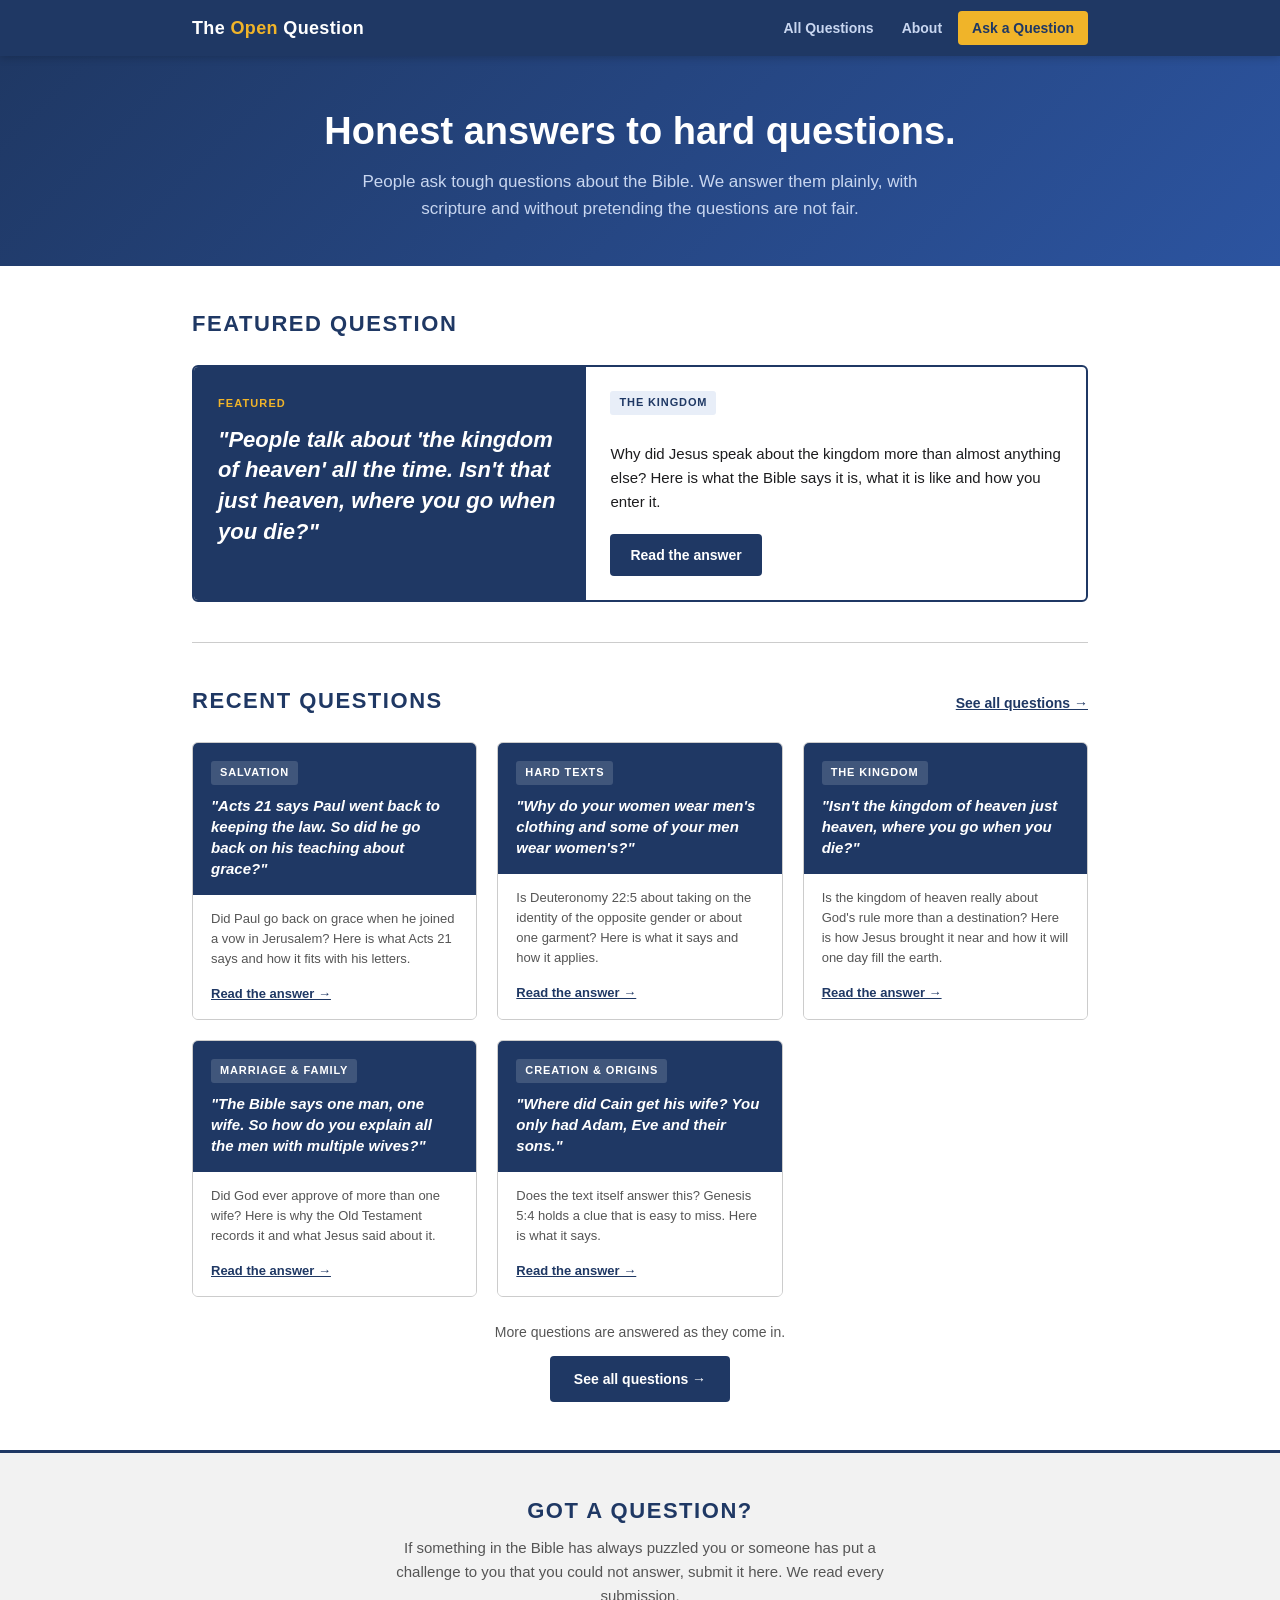
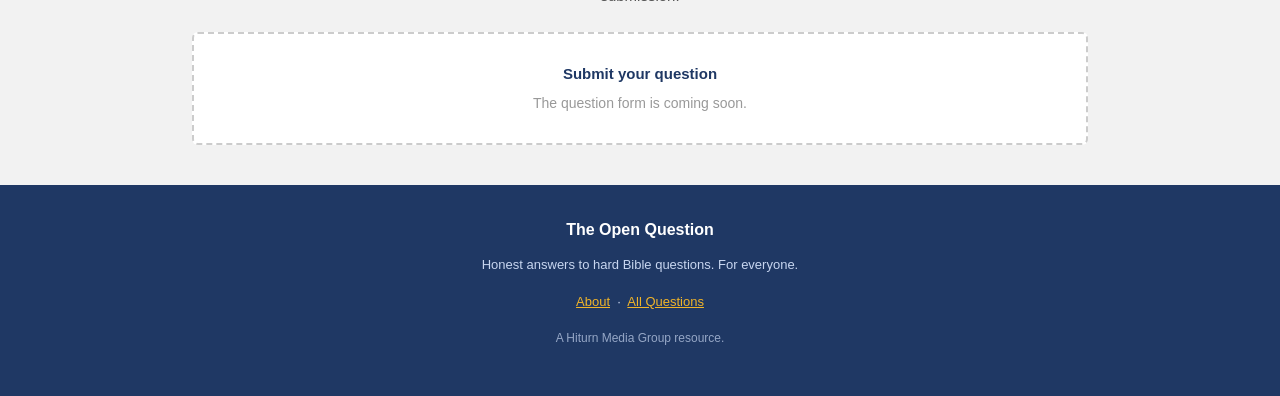
==== index.html @ 062c520b "Acts 21 card: match page title wording ("joined a vow") Lint: html-validate 0 errors (index pages ca" ====
<!DOCTYPE html>
<html lang="en">
<head>
<meta charset="UTF-8">
<meta name="viewport" content="width=device-width, initial-scale=1.0">
<title>The Open Question | Honest Answers to Hard Bible Questions</title>
<meta name="description" content="Straight answers to the questions people actually ask about the Bible. For Christians, sceptics and everyone in between.">
<link rel="stylesheet" href="css/style.css">
</head>
<body>

<!-- Header -->
<header class="site-header">
  <div class="container">
    <a class="site-logo" href="index.html">The <span>Open</span> Question</a>
    <nav class="site-nav" aria-label="Main navigation">
      <a href="answers/index.html">All Questions</a>
      <a href="about.html">About</a>
      <a href="answers/index.html#submit" class="nav-cta">Ask a Question</a>
    </nav>
  </div>
</header>

<!-- Hero -->
<section class="page-hero">
  <div class="container">
    <h1>Honest answers to hard questions.</h1>
    <p>People ask tough questions about the Bible. We answer them plainly, with scripture and without pretending the questions are not fair.</p>
  </div>
</section>

<!-- Featured article -->
<main>
<div class="container">

  <h2 style="margin-top:40px;">Featured Question</h2>

  <a href="answers/kingdom-of-heaven.html" class="featured-card" style="text-decoration:none;color:inherit;">
    <div class="featured-card-left">
      <div class="featured-label">Featured</div>
      <p class="featured-question">"People talk about 'the kingdom of heaven' all the time. Isn't that just heaven, where you go when you die?"</p>
    </div>
    <div class="featured-card-right">
      <span class="tag" style="margin-bottom:12px;">The Kingdom</span>
      <p class="featured-excerpt">Why did Jesus speak about the kingdom more than almost anything else? Here is what the Bible says it is, what it is like and how you enter it.</p>
      <span class="btn">Read the answer</span>
    </div>
  </a>

  <hr class="section-divider">

  <!-- Recent articles -->
  <div class="section-head">
    <h2>Recent Questions</h2>
    <a href="answers/index.html" class="see-all">See all questions &rarr;</a>
  </div>

  <div class="cards-grid">

    <a href="answers/paul-back-to-law.html" class="card">
      <div class="card-top">
        <span class="tag">Salvation</span>
        <p class="card-question">"Acts 21 says Paul went back to keeping the law. So did he go back on his teaching about grace?"</p>
      </div>
      <div class="card-body">
        <p class="card-excerpt">Did Paul go back on grace when he joined a vow in Jerusalem? Here is what Acts 21 says and how it fits with his letters.</p>
        <span class="card-read">Read the answer &rarr;</span>
      </div>
    </a>

    <a href="answers/clothing-deuteronomy-22-5.html" class="card">
      <div class="card-top">
        <span class="tag">Hard Texts</span>
        <p class="card-question">"Why do your women wear men's clothing and some of your men wear women's?"</p>
      </div>
      <div class="card-body">
        <p class="card-excerpt">Is Deuteronomy 22:5 about taking on the identity of the opposite gender or about one garment? Here is what it says and how it applies.</p>
        <span class="card-read">Read the answer &rarr;</span>
      </div>
    </a>

    <a href="answers/kingdom-of-heaven.html" class="card">
      <div class="card-top">
        <span class="tag">The Kingdom</span>
        <p class="card-question">"Isn't the kingdom of heaven just heaven, where you go when you die?"</p>
      </div>
      <div class="card-body">
        <p class="card-excerpt">Is the kingdom of heaven really about God's rule more than a destination? Here is how Jesus brought it near and how it will one day fill the earth.</p>
        <span class="card-read">Read the answer &rarr;</span>
      </div>
    </a>

    <a href="answers/marriage-one-wife.html" class="card">
      <div class="card-top">
        <span class="tag">Marriage &amp; Family</span>
        <p class="card-question">"The Bible says one man, one wife. So how do you explain all the men with multiple wives?"</p>
      </div>
      <div class="card-body">
        <p class="card-excerpt">Did God ever approve of more than one wife? Here is why the Old Testament records it and what Jesus said about it.</p>
        <span class="card-read">Read the answer &rarr;</span>
      </div>
    </a>

    <a href="answers/cains-wife.html" class="card">
      <div class="card-top">
        <span class="tag">Creation &amp; Origins</span>
        <p class="card-question">"Where did Cain get his wife? You only had Adam, Eve and their sons."</p>
      </div>
      <div class="card-body">
        <p class="card-excerpt">Does the text itself answer this? Genesis 5:4 holds a clue that is easy to miss. Here is what it says.</p>
        <span class="card-read">Read the answer &rarr;</span>
      </div>
    </a>

  </div>

  <div class="more-questions">
    <p>More questions are answered as they come in.</p>
    <a href="answers/index.html" class="btn">See all questions &rarr;</a>
  </div>

</div>
</main>

<!-- Submit section -->
<section class="submit-section" id="submit">
  <div class="container">
    <h2>Got a question?</h2>
    <p>If something in the Bible has always puzzled you or someone has put a challenge to you that you could not answer, submit it here. We read every submission.</p>
    <!-- TALLY FORM: replace the placeholder below with your Tally embed code -->
    <div class="tally-placeholder">
      <strong>Submit your question</strong>
      The question form is coming soon.
    </div>
  </div>
</section>

<!-- Footer -->
<footer class="site-footer">
  <div class="container">
    <div class="footer-brand">The Open Question</div>
    <p>Honest answers to hard Bible questions. For everyone.</p>
    <p><a href="about.html">About</a> &nbsp;&middot;&nbsp; <a href="answers/index.html">All Questions</a></p>
    <p class="footer-sub">A Hiturn Media Group resource.</p>
  </div>
</footer>

</body>
</html>
---- css/style.css ----
/* ==============================================
   THE OPEN QUESTION — Shared Design System
   Hiturn Media Group
   ============================================== */

*, *::before, *::after { box-sizing: border-box; }

body {
  margin: 0;
  padding: 0;
  font-family: Arial, Helvetica, sans-serif;
  font-size: 15px;
  line-height: 1.6;
  font-weight: 400;
  color: #1c1c1e;
  background: #ffffff;
}

/* ---- Shared container ---- */
.container {
  width: 100%;
  padding: 0 16px;
}
@media (min-width: 640px) { .container { padding: 0 32px; } }
@media (min-width: 960px) { .container { max-width: 960px; margin: 0 auto; } }

/* ---- Typography ---- */
h1 { font-size: 28px; font-weight: 700; color: #1F3864; margin: 0 0 8px; line-height: 1.25; }
h2 { font-size: 22px; font-weight: 700; color: #1F3864; text-transform: uppercase; letter-spacing: 0.07em; margin-top: 40px; margin-bottom: 8px; }
h3 { font-size: 18px; font-weight: 700; color: #1F3864; margin-top: 28px; margin-bottom: 6px; padding-bottom: 4px; border-bottom: 1px solid #cccccc; }
h4 { font-size: 16px; font-weight: 700; color: #1c1c1e; margin-top: 20px; margin-bottom: 4px; }
p  { margin-bottom: 16px; }

a { color: #1F3864; text-decoration: underline; }
a:hover, a:focus { color: #2c54a0; }
*:focus { outline: 2px solid #2c54a0; outline-offset: 2px; }

/* ---- Site header ---- */
/* Mobile first: on phones the logo sits above the menu and the bar scrolls away; from 640px it is one sticky row */
.site-header {
  background: #1F3864;
  padding: 0;
  position: relative;
  z-index: 100;
  box-shadow: 0 2px 8px rgba(0,0,0,0.18);
}
.site-header .container {
  display: flex;
  flex-wrap: wrap;
  align-items: center;
  justify-content: space-between;
  gap: 6px 12px;
  padding-top: 10px;
  padding-bottom: 10px;
}
@media (min-width: 640px) {
  .site-header { position: sticky; top: 0; }
  .site-header .container { flex-wrap: nowrap; height: 56px; padding-top: 0; padding-bottom: 0; }
}
.site-logo {
  font-size: 18px;
  font-weight: 700;
  color: #ffffff;
  text-decoration: none;
  letter-spacing: 0.02em;
  flex-shrink: 0;
}
.site-logo span {
  color: #f0b429;
}
.site-logo:hover, .site-logo:focus { color: #ffffff; text-decoration: none; }

.site-nav { display: flex; flex-wrap: wrap; gap: 4px; align-items: center; }
.site-nav a {
  color: #c8d6f0;
  text-decoration: none;
  font-size: 14px;
  font-weight: 700;
  padding: 6px 12px;
  border-radius: 4px;
  transition: background 0.15s, color 0.15s;
}
.site-nav a:hover, .site-nav a:focus { background: rgba(255,255,255,0.12); color: #ffffff; }
.site-nav a.active { color: #ffffff; background: rgba(255,255,255,0.15); }
.site-nav .nav-cta {
  background: #f0b429;
  color: #1F3864;
  border-radius: 4px;
  padding: 6px 14px;
}
.site-nav .nav-cta:hover, .site-nav .nav-cta:focus { background: #e0a41a; color: #1F3864; }

/* ---- Article question callout ---- */
.question-box {
  border-left: 4px solid #d97706;
  background: #fffbf0;
  padding: 18px 20px;
  margin: 28px 0 24px;
  border-radius: 0 4px 4px 0;
}
.question-box .q-label {
  font-size: 11px;
  font-weight: 700;
  text-transform: uppercase;
  letter-spacing: 0.1em;
  color: #d97706;
  margin-bottom: 8px;
}
.question-box p {
  margin: 0;
  font-size: 16px;
  font-weight: 700;
  color: #1c1c1e;
  font-style: italic;
  line-height: 1.5;
}

/* ---- Scripture blockquote ---- */
blockquote {
  border-left: 4px solid #1F3864;
  background: #f2f2f2;
  margin: 20px 0;
  padding: 14px 18px;
  border-radius: 0 4px 4px 0;
  font-style: italic;
  color: #1c1c1e;
}
blockquote p { margin: 0 0 8px; }
blockquote .ref {
  display: block;
  font-style: normal;
  font-weight: 700;
  font-size: 13px;
  color: #1F3864;
  margin-top: 4px;
}

/* ---- Note / callout box ---- */
.note-box {
  border-left: 4px solid #d97706;
  background: #fffbf0;
  padding: 12px 16px;
  margin: 20px 0;
}

/* ---- Answer summary box ---- */
.answer-box {
  border: 1px solid #cccccc;
  border-left: 4px solid #1F3864;
  background: #f9f9fb;
  padding: 14px 18px;
  margin: 20px 0;
  border-radius: 0 4px 4px 0;
}
.answer-box .a-label {
  font-size: 11px;
  font-weight: 700;
  text-transform: uppercase;
  letter-spacing: 0.1em;
  color: #1F3864;
  margin-bottom: 8px;
}
.answer-box p { margin: 0; }

/* ---- Tables ---- */
.table-wrap { overflow-x: auto; margin: 16px 0; }
table { width: 100%; border-collapse: collapse; font-size: 14px; }
thead tr { background: #1F3864; color: #ffffff; }
thead th { padding: 10px 14px; font-weight: 700; letter-spacing: 0.04em; text-align: left; }
tbody tr:nth-child(odd)  { background: #ffffff; }
tbody tr:nth-child(even) { background: #f2f2f2; }
tbody td { padding: 10px 14px; border: 1px solid #cccccc; }
tbody td.lc { background: #f2f2f2; font-weight: 700; }

/* ---- Category tags ---- */
.tag {
  display: inline-block;
  background: #e8eef8;
  color: #1F3864;
  font-size: 11px;
  font-weight: 700;
  text-transform: uppercase;
  letter-spacing: 0.08em;
  padding: 3px 9px;
  border-radius: 3px;
  text-decoration: none;
  margin-right: 6px;
  margin-bottom: 4px;
}
.tag:hover, .tag:focus { background: #1F3864; color: #ffffff; text-decoration: none; }

/* ---- Article cards (answers hub + home) ---- */
.cards-grid {
  display: grid;
  grid-template-columns: 1fr;
  gap: 20px;
  margin: 24px 0;
}
@media (min-width: 640px) {
  .cards-grid { grid-template-columns: repeat(2, 1fr); }
}
@media (min-width: 900px) {
  .cards-grid { grid-template-columns: repeat(3, 1fr); }
}

.card {
  border: 1px solid #cccccc;
  border-radius: 6px;
  overflow: hidden;
  display: flex;
  flex-direction: column;
  transition: box-shadow 0.15s, transform 0.15s;
  text-decoration: none;
  color: #1c1c1e;
}
.card:hover, .card:focus {
  box-shadow: 0 4px 16px rgba(31,56,100,0.12);
  transform: translateY(-2px);
  text-decoration: none;
  color: #1c1c1e;
}
.card-top {
  background: #1F3864;
  padding: 16px 18px;
}
.card-top .tag {
  background: rgba(255,255,255,0.15);
  color: #ffffff;
  margin-bottom: 10px;
  display: inline-block;
}
.card-question {
  font-size: 15px;
  font-weight: 700;
  color: #ffffff;
  line-height: 1.4;
  margin: 0;
  font-style: italic;
}
.card-body {
  padding: 14px 18px;
  flex: 1;
  background: #fff;
}
.card-excerpt {
  font-size: 13px;
  color: #555;
  margin: 0 0 12px;
  line-height: 1.55;
}
.card-read {
  font-size: 13px;
  font-weight: 700;
  color: #1F3864;
  text-decoration: underline;
}

/* ---- Featured article card (home page) ---- */
.featured-card {
  border: 2px solid #1F3864;
  border-radius: 6px;
  overflow: hidden;
  margin: 24px 0;
  display: flex;
  flex-direction: column;
}
@media (min-width: 700px) {
  .featured-card { flex-direction: row; }
}
.featured-card-left {
  background: #1F3864;
  padding: 28px 24px;
  flex: 0 0 auto;
}
@media (min-width: 700px) { .featured-card-left { width: 44%; } }
.featured-label {
  font-size: 11px;
  font-weight: 700;
  text-transform: uppercase;
  letter-spacing: 0.1em;
  color: #f0b429;
  margin-bottom: 12px;
}
.featured-question {
  font-size: 20px;
  font-weight: 700;
  color: #ffffff;
  font-style: italic;
  line-height: 1.4;
  margin: 0;
}
@media (min-width: 700px) { .featured-question { font-size: 22px; } }
.featured-card-right {
  padding: 24px;
  flex: 1;
  display: flex;
  flex-direction: column;
  justify-content: center;
}
.featured-card-right .tag { align-self: flex-start; }
.featured-excerpt {
  font-size: 15px;
  color: #1c1c1e;
  margin-bottom: 20px;
  line-height: 1.6;
}
.btn {
  display: inline-block;
  background: #1F3864;
  color: #ffffff;
  font-size: 14px;
  font-weight: 700;
  padding: 10px 20px;
  border-radius: 4px;
  text-decoration: none;
  border: none;
  cursor: pointer;
  transition: background 0.15s;
  align-self: flex-start;
}
.btn:hover, .btn:focus { background: #2c54a0; color: #ffffff; text-decoration: none; }
.btn-outline {
  background: transparent;
  color: #1F3864;
  border: 2px solid #1F3864;
}
.btn-outline:hover, .btn-outline:focus { background: #1F3864; color: #ffffff; }
.btn-amber {
  background: #f0b429;
  color: #1F3864;
}
.btn-amber:hover, .btn-amber:focus { background: #e0a41a; color: #1F3864; }

/* ---- Hero / page header ---- */
.page-hero {
  background: linear-gradient(135deg, #1F3864 0%, #2c54a0 100%);
  padding: 52px 0 44px;
  text-align: center;
}
.page-hero h1 { color: #ffffff; font-size: 32px; margin-bottom: 12px; }
@media (min-width: 640px) { .page-hero h1 { font-size: 38px; } }
.page-hero p { color: #c8d6f0; font-size: 17px; margin: 0 auto; max-width: 600px; }

/* ---- Submit section ---- */
.submit-section {
  background: #f2f2f2;
  border-top: 3px solid #1F3864;
  padding: 40px 0;
  text-align: center;
}
.submit-section h2 { margin-top: 0; text-align: center; }
.submit-section p { max-width: 520px; margin: 0 auto 24px; color: #555; }

/* ---- Article page layout ---- */
.article-wrap {
  padding: 32px 0 60px;
}
.article-meta {
  display: flex;
  align-items: center;
  gap: 10px;
  margin-bottom: 20px;
  flex-wrap: wrap;
}
.article-title-block {
  margin-bottom: 0;
  padding: 32px 0 0;
}
.article-title-block h1 {
  font-size: 26px;
  margin-bottom: 16px;
}
@media (min-width: 640px) { .article-title-block h1 { font-size: 30px; } }
.title-rule { border: none; border-top: 2px solid #1F3864; margin: 0 0 0; }

/* ---- Breadcrumb ---- */
.breadcrumb {
  font-size: 13px;
  color: #777;
  padding: 14px 0 0;
}
.breadcrumb a { color: #1F3864; }
.breadcrumb span { margin: 0 6px; color: #ccc; }

/* ---- Back link ---- */
.back-link {
  display: inline-flex;
  align-items: center;
  gap: 6px;
  font-size: 14px;
  font-weight: 700;
  color: #1F3864;
  text-decoration: none;
  margin-bottom: 20px;
}
.back-link:hover { color: #2c54a0; text-decoration: underline; }

/* ---- Response / Tally section ---- */
.response-section {
  background: #f2f2f2;
  border-top: 3px solid #1F3864;
  padding: 36px 0 48px;
  margin-top: 48px;
}
.response-section h2 { margin-top: 0; }
.response-section p { color: #555; max-width: 560px; margin-bottom: 20px; }
.tally-placeholder {
  border: 2px dashed #cccccc;
  border-radius: 6px;
  padding: 28px 20px;
  text-align: center;
  color: #999;
  font-size: 14px;
  background: #ffffff;
}
.tally-placeholder strong { display: block; color: #1F3864; font-size: 15px; margin-bottom: 6px; }

/* ---- "There's more" signposts (home page) ---- */
.section-head {
  display: flex;
  flex-wrap: wrap;
  align-items: baseline;
  justify-content: space-between;
  gap: 4px 16px;
}
.section-head h2 { margin: 0; }
.see-all { font-size: 14px; font-weight: 700; color: #1F3864; white-space: nowrap; }
.more-questions { text-align: center; margin: 8px 0 48px; }
.more-questions p { color: #555; font-size: 14px; margin: 0 0 12px; }
.more-questions .btn { min-height: 44px; padding: 12px 24px; }

/* ---- Section divider ---- */
.section-divider {
  border: none;
  border-top: 1px solid #cccccc;
  margin: 40px 0;
}

/* ---- Footer ---- */
.site-footer {
  background: #1F3864;
  color: #c8d6f0;
  padding: 32px 0;
  font-size: 13px;
  text-align: center;
}
.site-footer a { color: #f0b429; }
.site-footer a:hover { color: #ffffff; }
.site-footer .footer-brand {
  font-size: 16px;
  font-weight: 700;
  color: #ffffff;
  margin-bottom: 6px;
}
.site-footer .footer-sub {
  font-size: 12px;
  opacity: 0.7;
  margin-top: 8px;
}

/* ---- Utility ---- */
.mt0 { margin-top: 0; }
.mb0 { margin-bottom: 0; }
.text-center { text-align: center; }

/* ---- Print ---- */
@media print {
  .site-header, .site-footer, .response-section, .submit-section { display: none; }
  body { color: #1c1c1e; }
  a { color: #1c1c1e; }
  -webkit-print-color-adjust: exact;
  print-color-adjust: exact;
}
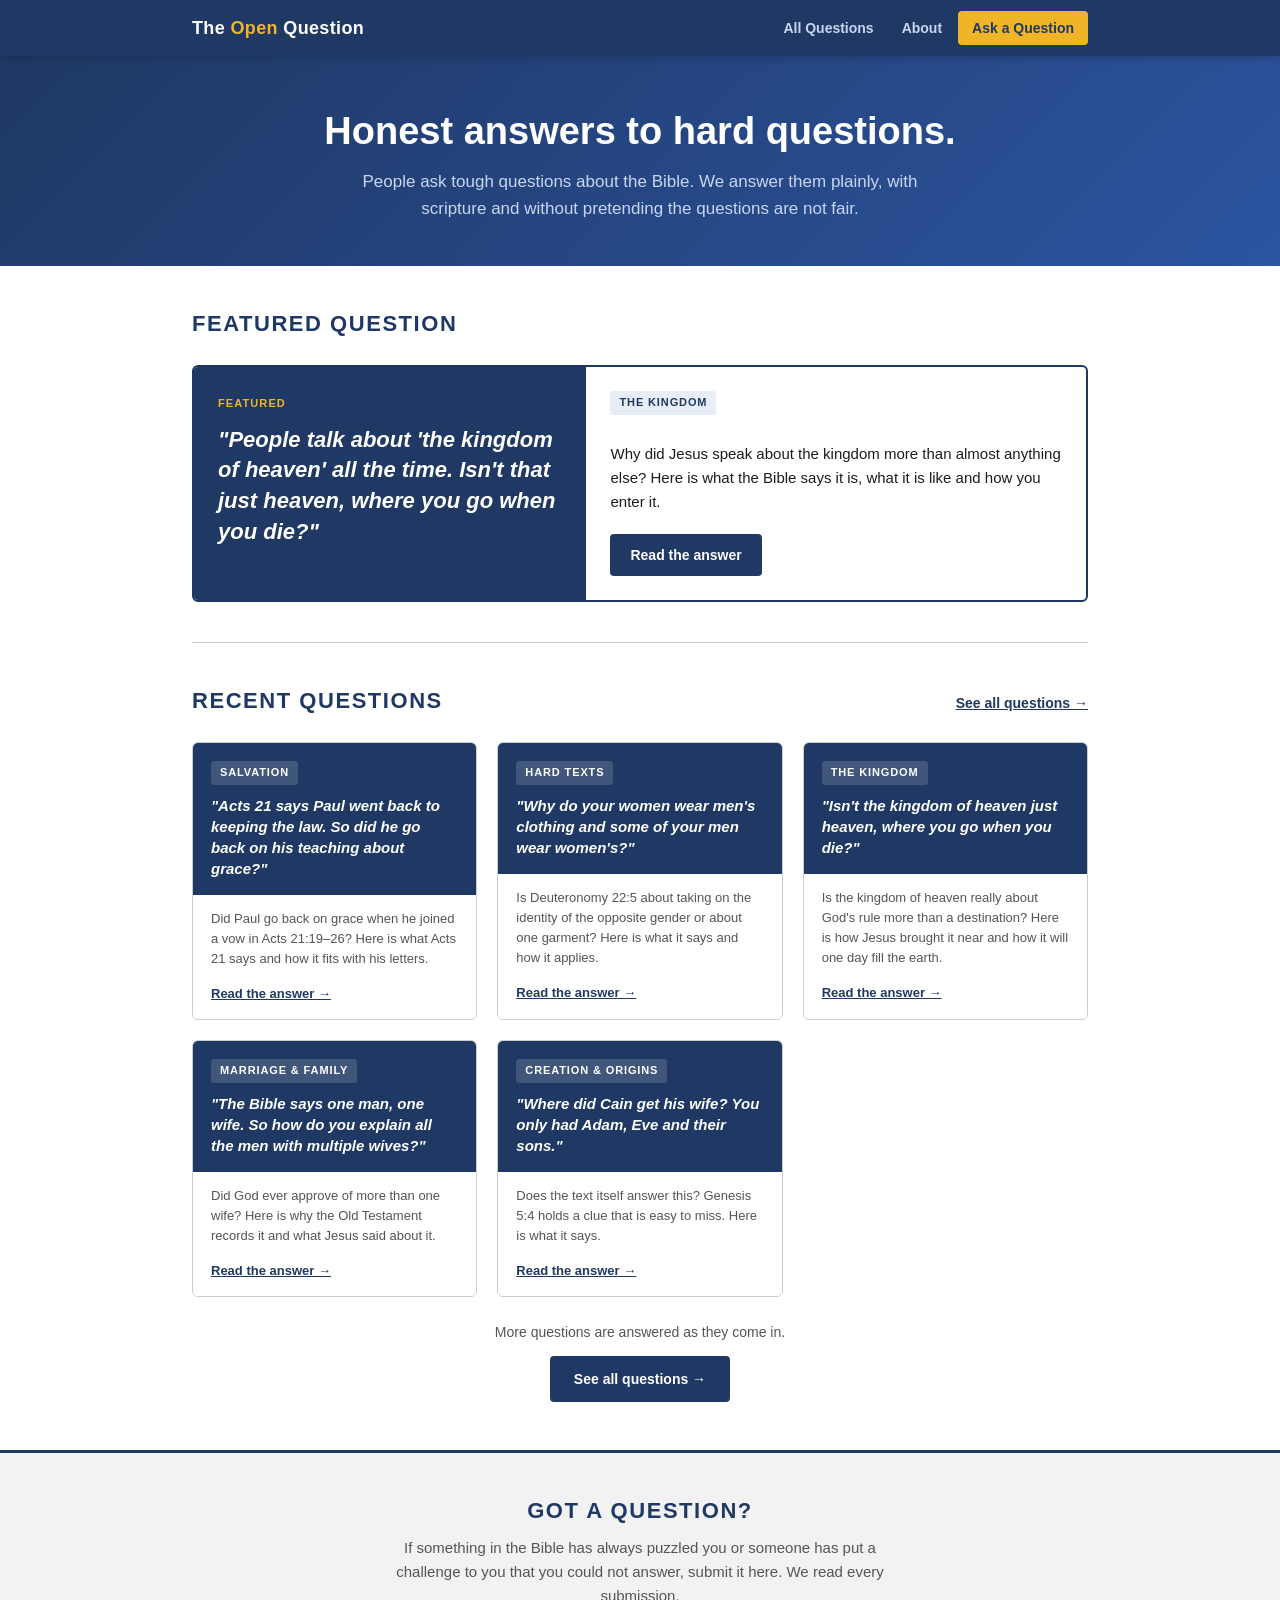
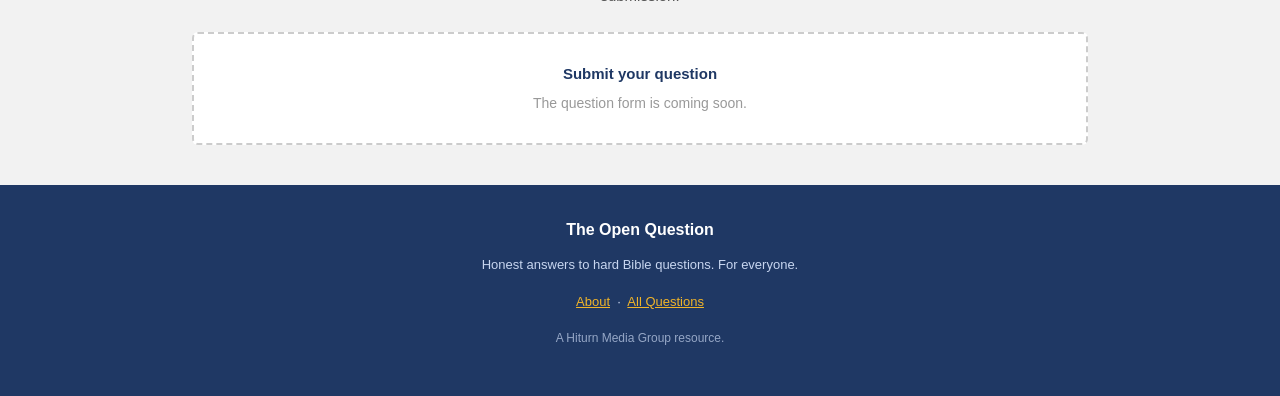
==== commit 37665f4c: "Acts 21 page: heading and card titles name the appeasement question Lint: html-validate 0 errors (pa" ====
--- a/index.html
+++ b/index.html
@@ -63,7 +63,7 @@
         <p class="card-question">"Acts 21 says Paul went back to keeping the law. So did he go back on his teaching about grace?"</p>
       </div>
       <div class="card-body">
-        <p class="card-excerpt">Did Paul go back on grace when he joined a vow in Jerusalem? Here is what Acts 21 says and how it fits with his letters.</p>
+        <p class="card-excerpt">Did Paul go back on grace when he joined a vow in Acts 21:19–26? Here is what Acts 21 says and how it fits with his letters.</p>
         <span class="card-read">Read the answer &rarr;</span>
       </div>
     </a>
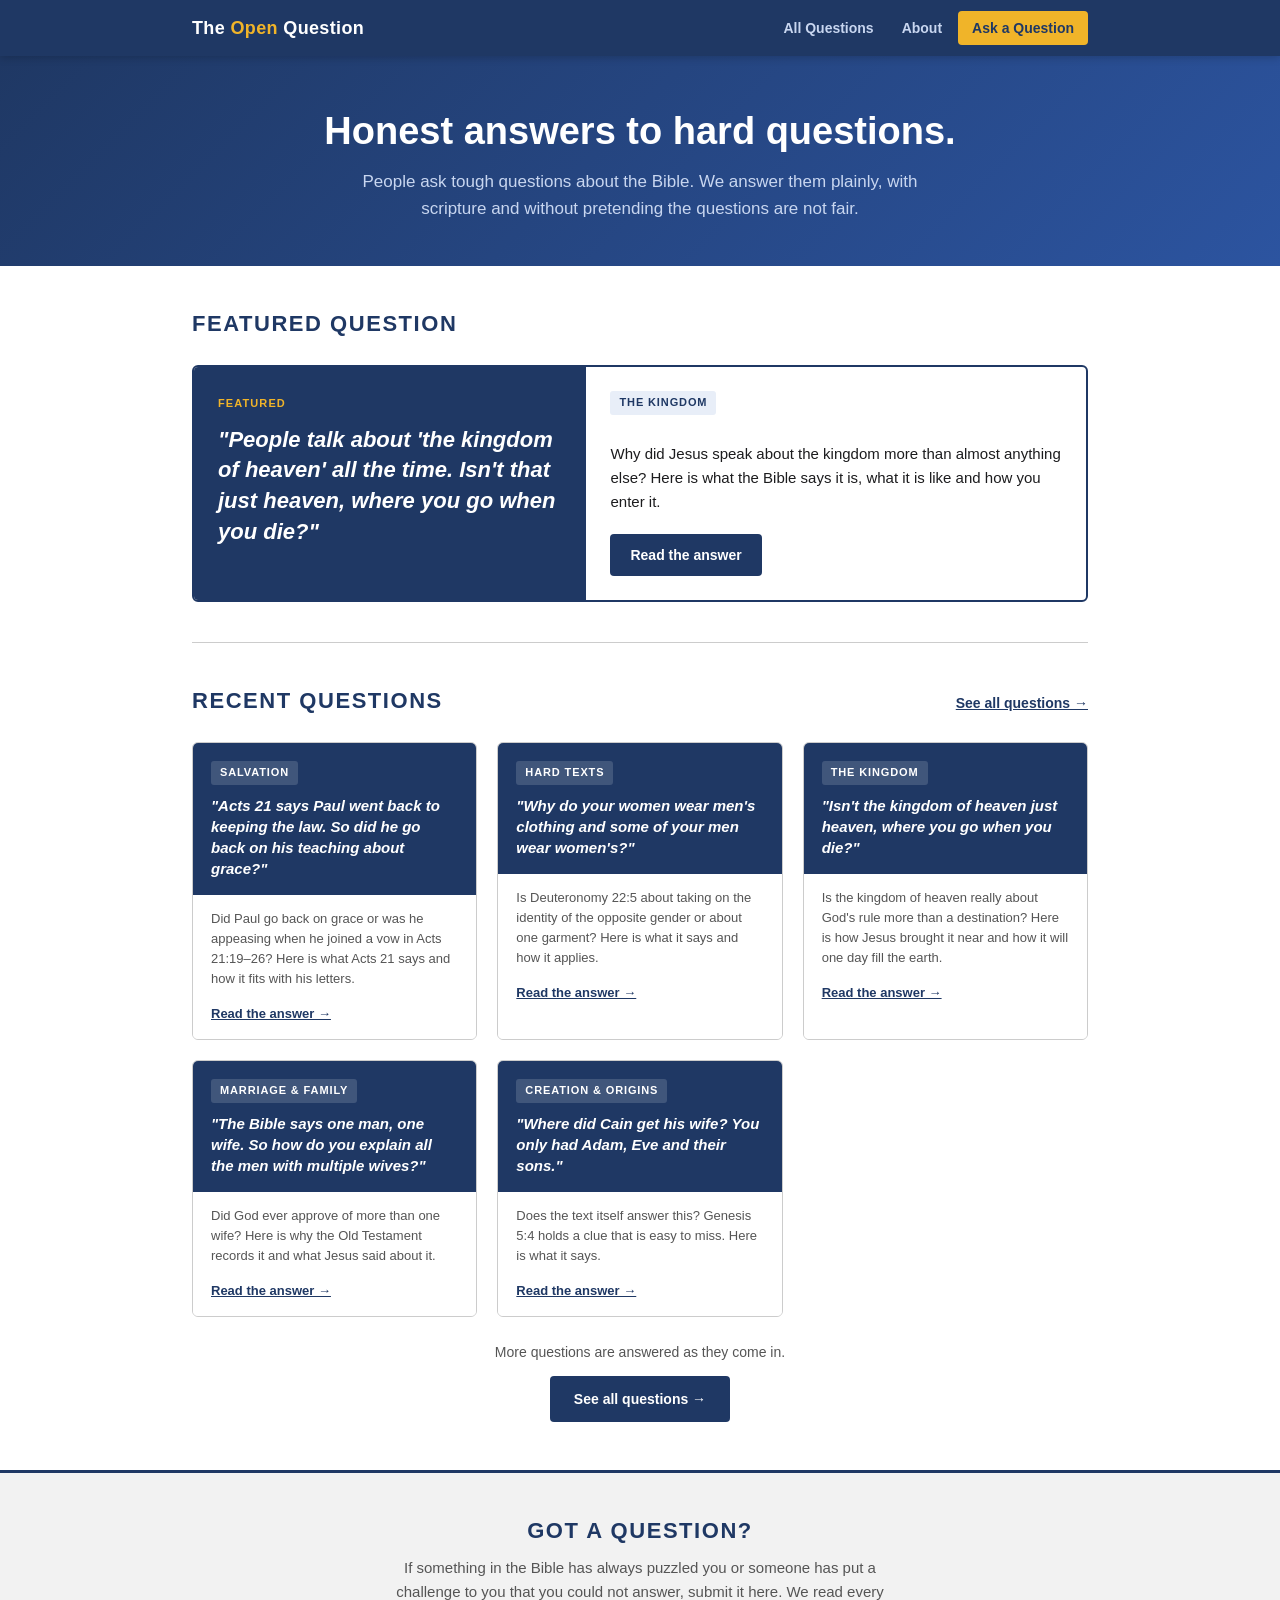
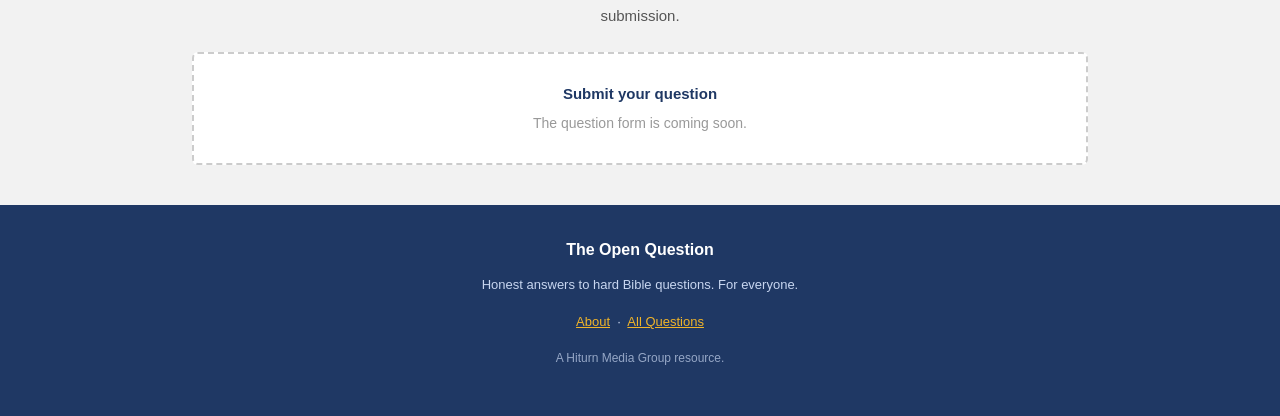
==== commit cb667ae9: "Acts 21 answer: introduce Jesus, Peter and Acts 21 before using them; home card names appeasement Li" ====
--- a/index.html
+++ b/index.html
@@ -63,7 +63,7 @@
         <p class="card-question">"Acts 21 says Paul went back to keeping the law. So did he go back on his teaching about grace?"</p>
       </div>
       <div class="card-body">
-        <p class="card-excerpt">Did Paul go back on grace when he joined a vow in Acts 21:19–26? Here is what Acts 21 says and how it fits with his letters.</p>
+        <p class="card-excerpt">Did Paul go back on grace or was he appeasing when he joined a vow in Acts 21:19–26? Here is what Acts 21 says and how it fits with his letters.</p>
         <span class="card-read">Read the answer &rarr;</span>
       </div>
     </a>
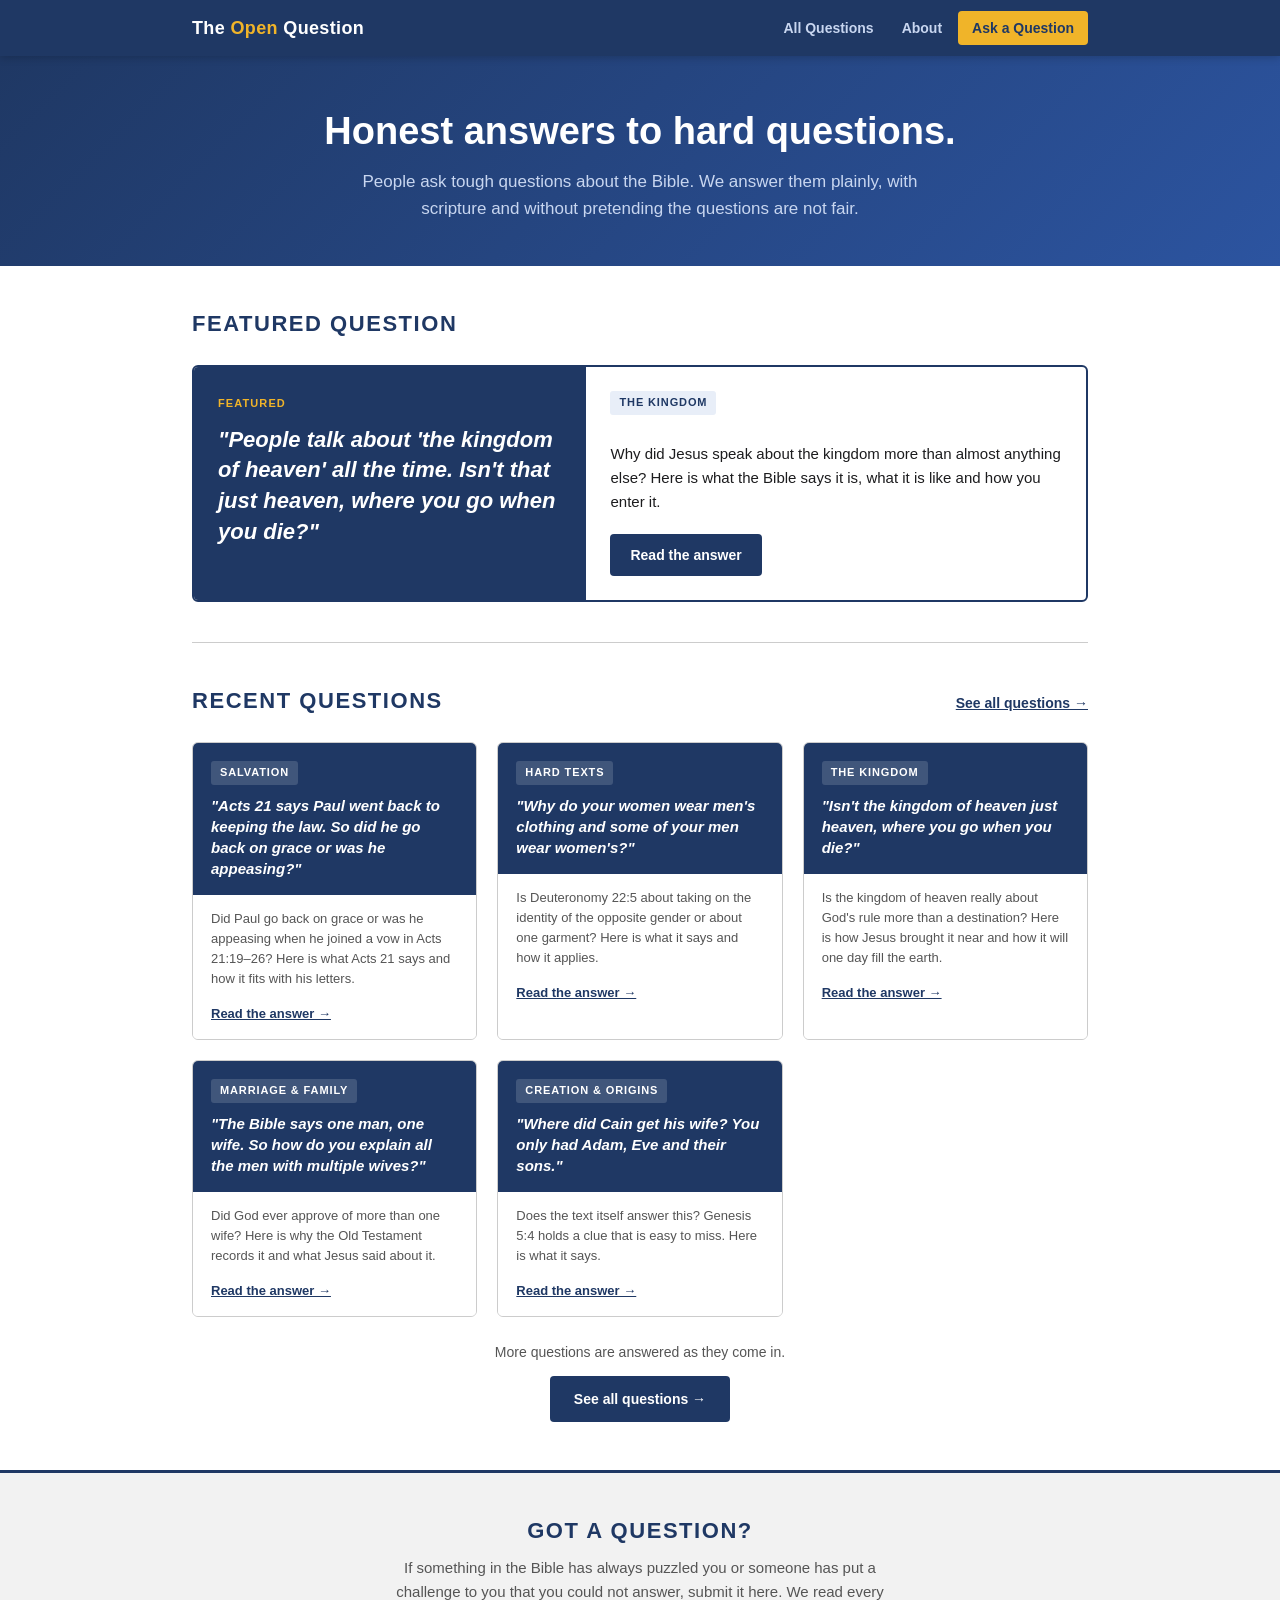
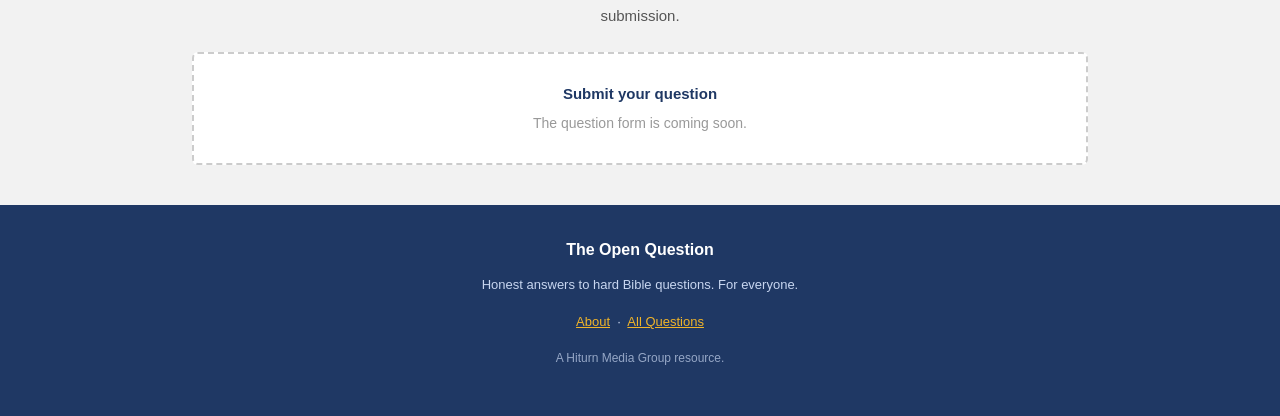
==== commit 85786b10: "Acts 21 answer: bold reader question; Salvation card names appeasement Lint: html-validate 0 errors " ====
--- a/index.html
+++ b/index.html
@@ -60,7 +60,7 @@
     <a href="answers/paul-back-to-law.html" class="card">
       <div class="card-top">
         <span class="tag">Salvation</span>
-        <p class="card-question">"Acts 21 says Paul went back to keeping the law. So did he go back on his teaching about grace?"</p>
+        <p class="card-question">"Acts 21 says Paul went back to keeping the law. So did he go back on grace or was he appeasing?"</p>
       </div>
       <div class="card-body">
         <p class="card-excerpt">Did Paul go back on grace or was he appeasing when he joined a vow in Acts 21:19–26? Here is what Acts 21 says and how it fits with his letters.</p>
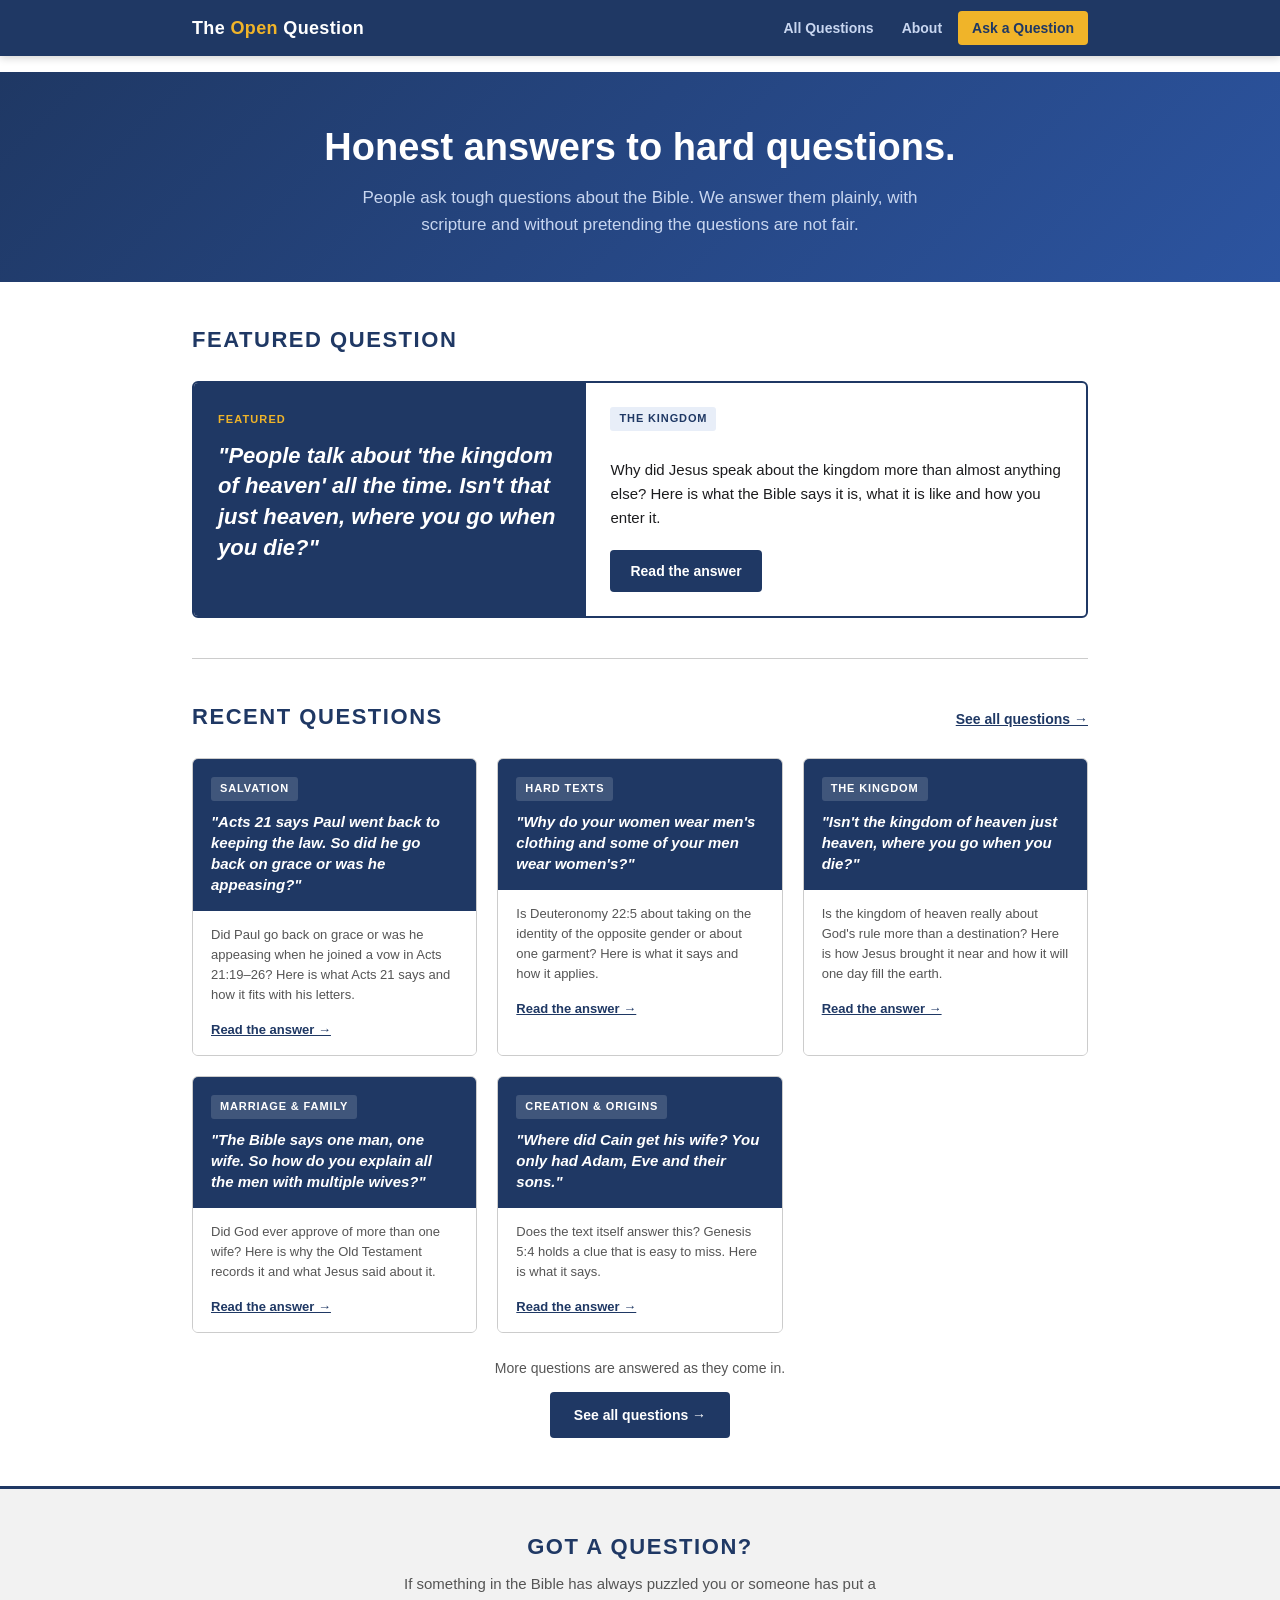
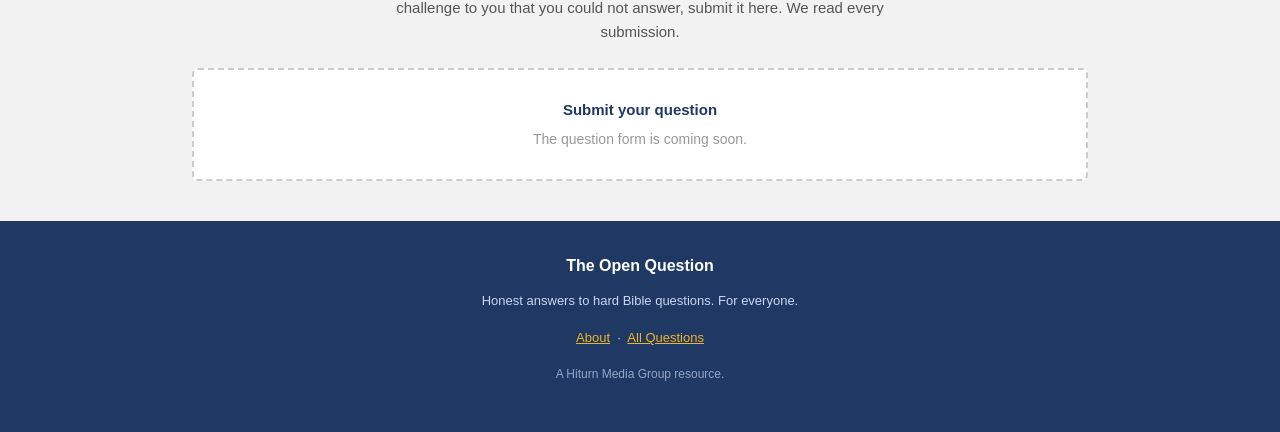
==== commit 8b657319: "Search box on every page; search results open their section; fix two lint errors Lint: html-validate" ====
--- a/index.html
+++ b/index.html
@@ -6,6 +6,7 @@
 <title>The Open Question | Honest Answers to Hard Bible Questions</title>
 <meta name="description" content="Straight answers to the questions people actually ask about the Bible. For Christians, sceptics and everyone in between.">
 <link rel="stylesheet" href="css/style.css">
+<link rel="stylesheet" href="/pagefind/pagefind-ui.css">
 </head>
 <body>
 
@@ -20,6 +21,10 @@
     </nav>
   </div>
 </header>
+<div class="site-search"><div id="search"></div></div>
+<script src="/pagefind/pagefind-ui.js"></script>
+<script>new PagefindUI({ element: "#search", showSubResults: true });</script>
+
 
 <!-- Hero -->
 <section class="page-hero">
--- a/css/style.css
+++ b/css/style.css
@@ -471,3 +471,5 @@
   -webkit-print-color-adjust: exact;
   print-color-adjust: exact;
 }
+
+.site-search { max-width: 40rem; margin: 1rem auto; padding: 0 1rem; }
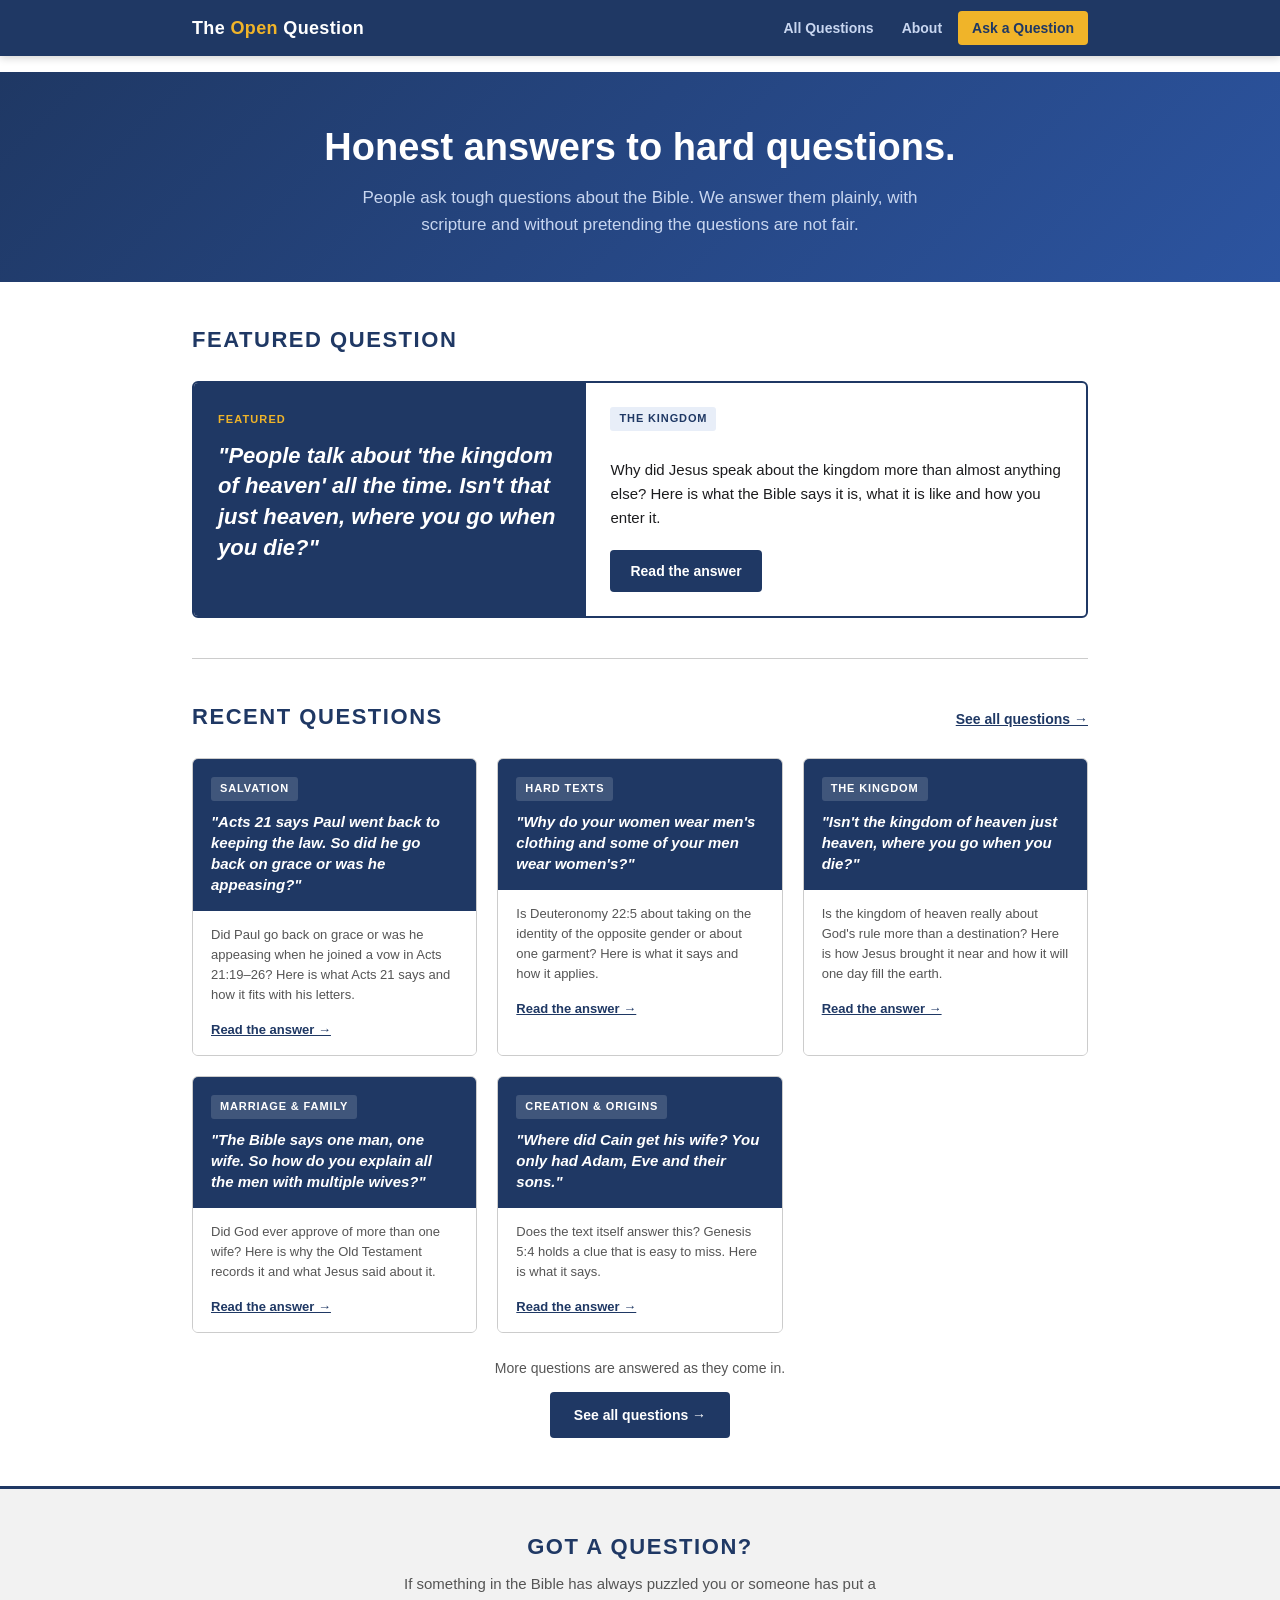
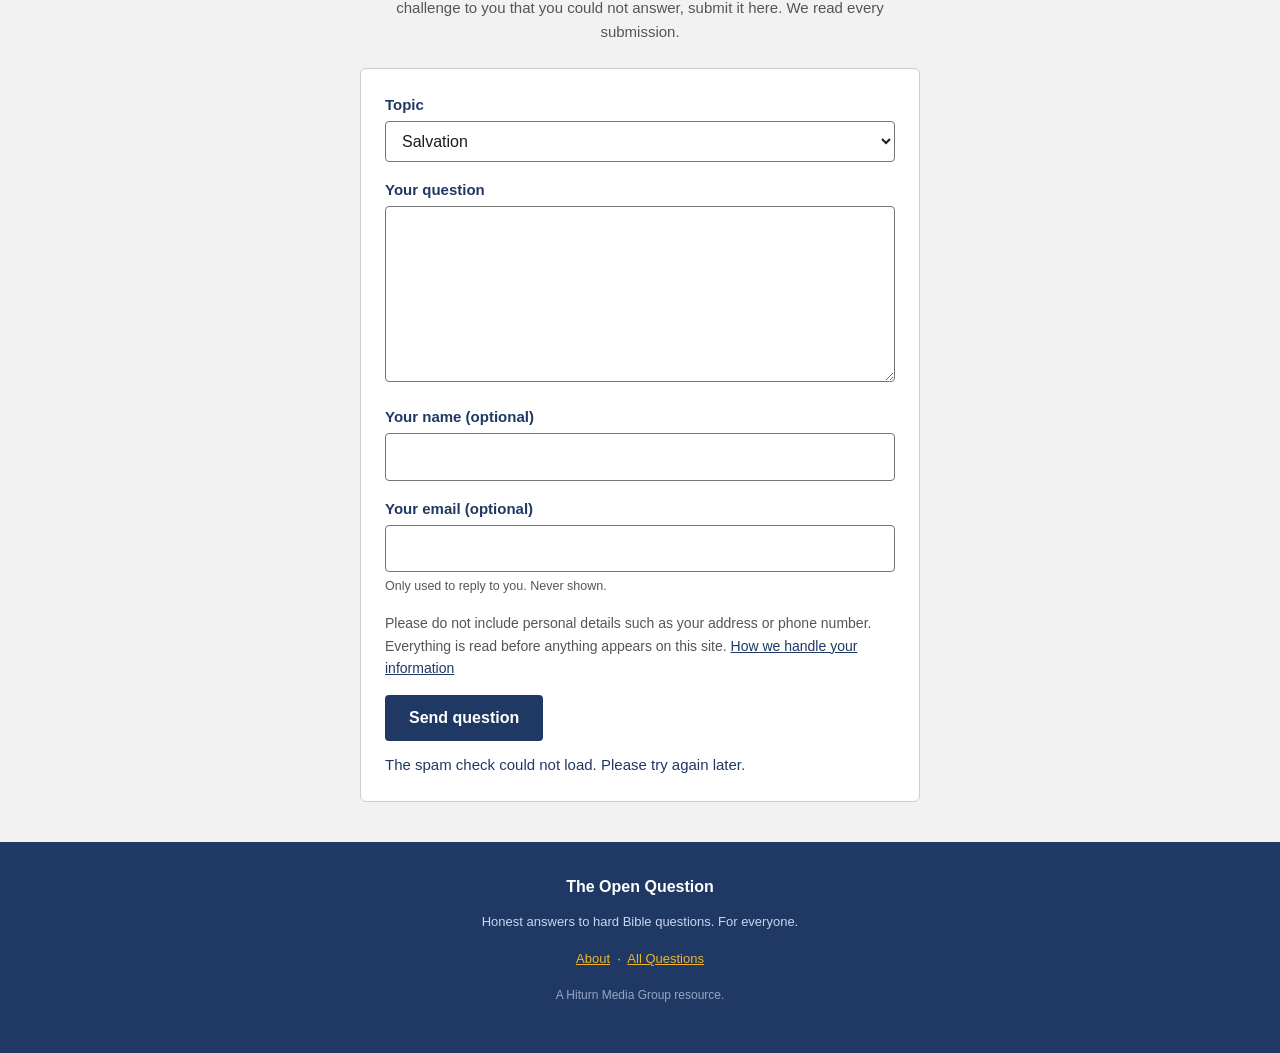
==== commit be189108: "Add working response and question forms with Cloudflare Worker backend Replaces the Tally placeholde" ====
--- a/index.html
+++ b/index.html
@@ -1,5 +1,5 @@
 <!DOCTYPE html>
-<html lang="en">
+<html lang="en-GB">
 <head>
 <meta charset="UTF-8">
 <meta name="viewport" content="width=device-width, initial-scale=1.0">
@@ -132,11 +132,7 @@
   <div class="container">
     <h2>Got a question?</h2>
     <p>If something in the Bible has always puzzled you or someone has put a challenge to you that you could not answer, submit it here. We read every submission.</p>
-    <!-- TALLY FORM: replace the placeholder below with your Tally embed code -->
-    <div class="tally-placeholder">
-      <strong>Submit your question</strong>
-      The question form is coming soon.
-    </div>
+    <div class="bq" data-bq="question"><noscript>This form needs JavaScript to run.</noscript></div>
   </div>
 </section>
 
@@ -150,5 +146,6 @@
   </div>
 </footer>
 
+<script src="/js/forms.js" defer></script>
 </body>
 </html>
--- a/css/style.css
+++ b/css/style.css
@@ -404,16 +404,38 @@
 }
 .response-section h2 { margin-top: 0; }
 .response-section p { color: #555; max-width: 560px; margin-bottom: 20px; }
-.tally-placeholder {
-  border: 2px dashed #cccccc;
-  border-radius: 6px;
-  padding: 28px 20px;
-  text-align: center;
-  color: #999;
-  font-size: 14px;
-  background: #ffffff;
-}
-.tally-placeholder strong { display: block; color: #1F3864; font-size: 15px; margin-bottom: 6px; }
+
+/* ---- Forms: Ask your question and Leave a response (built by js/forms.js) ---- */
+.bq { max-width: 560px; text-align: left; }
+.submit-section .bq { margin: 0 auto; }
+.bq p { max-width: none; margin: 0 0 16px; color: inherit; }
+.bq-form { background: #ffffff; border: 1px solid #cccccc; border-radius: 6px; padding: 16px; }
+@media (min-width: 640px) { .bq-form { padding: 24px; } }
+.bq-field { margin-bottom: 16px; }
+.bq-field label { display: block; font-weight: 700; color: #1F3864; margin-bottom: 4px; }
+.bq-field small { display: block; color: #555; margin-top: 4px; }
+.bq-form input[type="text"], .bq-form input[type="email"], .bq-form select, .bq-form textarea {
+  width: 100%; font: inherit; font-size: 16px; padding: 10px 12px;
+  border: 1px solid #767676; border-radius: 4px; background: #ffffff; color: #1c1c1e;
+}
+.bq-form textarea { resize: vertical; min-height: 140px; }
+.bq-check { display: flex; gap: 8px; align-items: flex-start; margin-bottom: 16px; }
+.bq-check input { margin-top: 3px; width: 20px; height: 20px; flex: none; }
+.bq .bq-note { font-size: 14px; color: #555; }
+.bq-turnstile { margin-bottom: 16px; }
+.bq-btn {
+  font: inherit; font-weight: 700; font-size: 16px; min-height: 44px; padding: 10px 24px;
+  width: 100%; border: 0; border-radius: 4px; background: #1F3864; color: #ffffff; cursor: pointer;
+}
+@media (min-width: 640px) { .bq-btn { width: auto; } }
+.bq-btn:hover { background: #2c54a0; }
+.bq-btn:disabled { background: #767676; cursor: default; }
+.bq .bq-status { margin: 12px 0 0; color: #1F3864; min-height: 1.6em; }
+.bq .bq-done { background: #ffffff; border: 1px solid #cccccc; border-radius: 6px; padding: 20px; color: #1F3864; font-weight: 700; }
+.bq-list { margin-bottom: 28px; }
+.bq-item { background: #ffffff; border: 1px solid #cccccc; border-radius: 6px; padding: 12px 16px; margin-bottom: 12px; }
+.bq .bq-item p { margin: 0 0 6px; white-space: pre-wrap; color: #1c1c1e; }
+.bq-item small { color: #555; }
 
 /* ---- "There's more" signposts (home page) ---- */
 .section-head {
